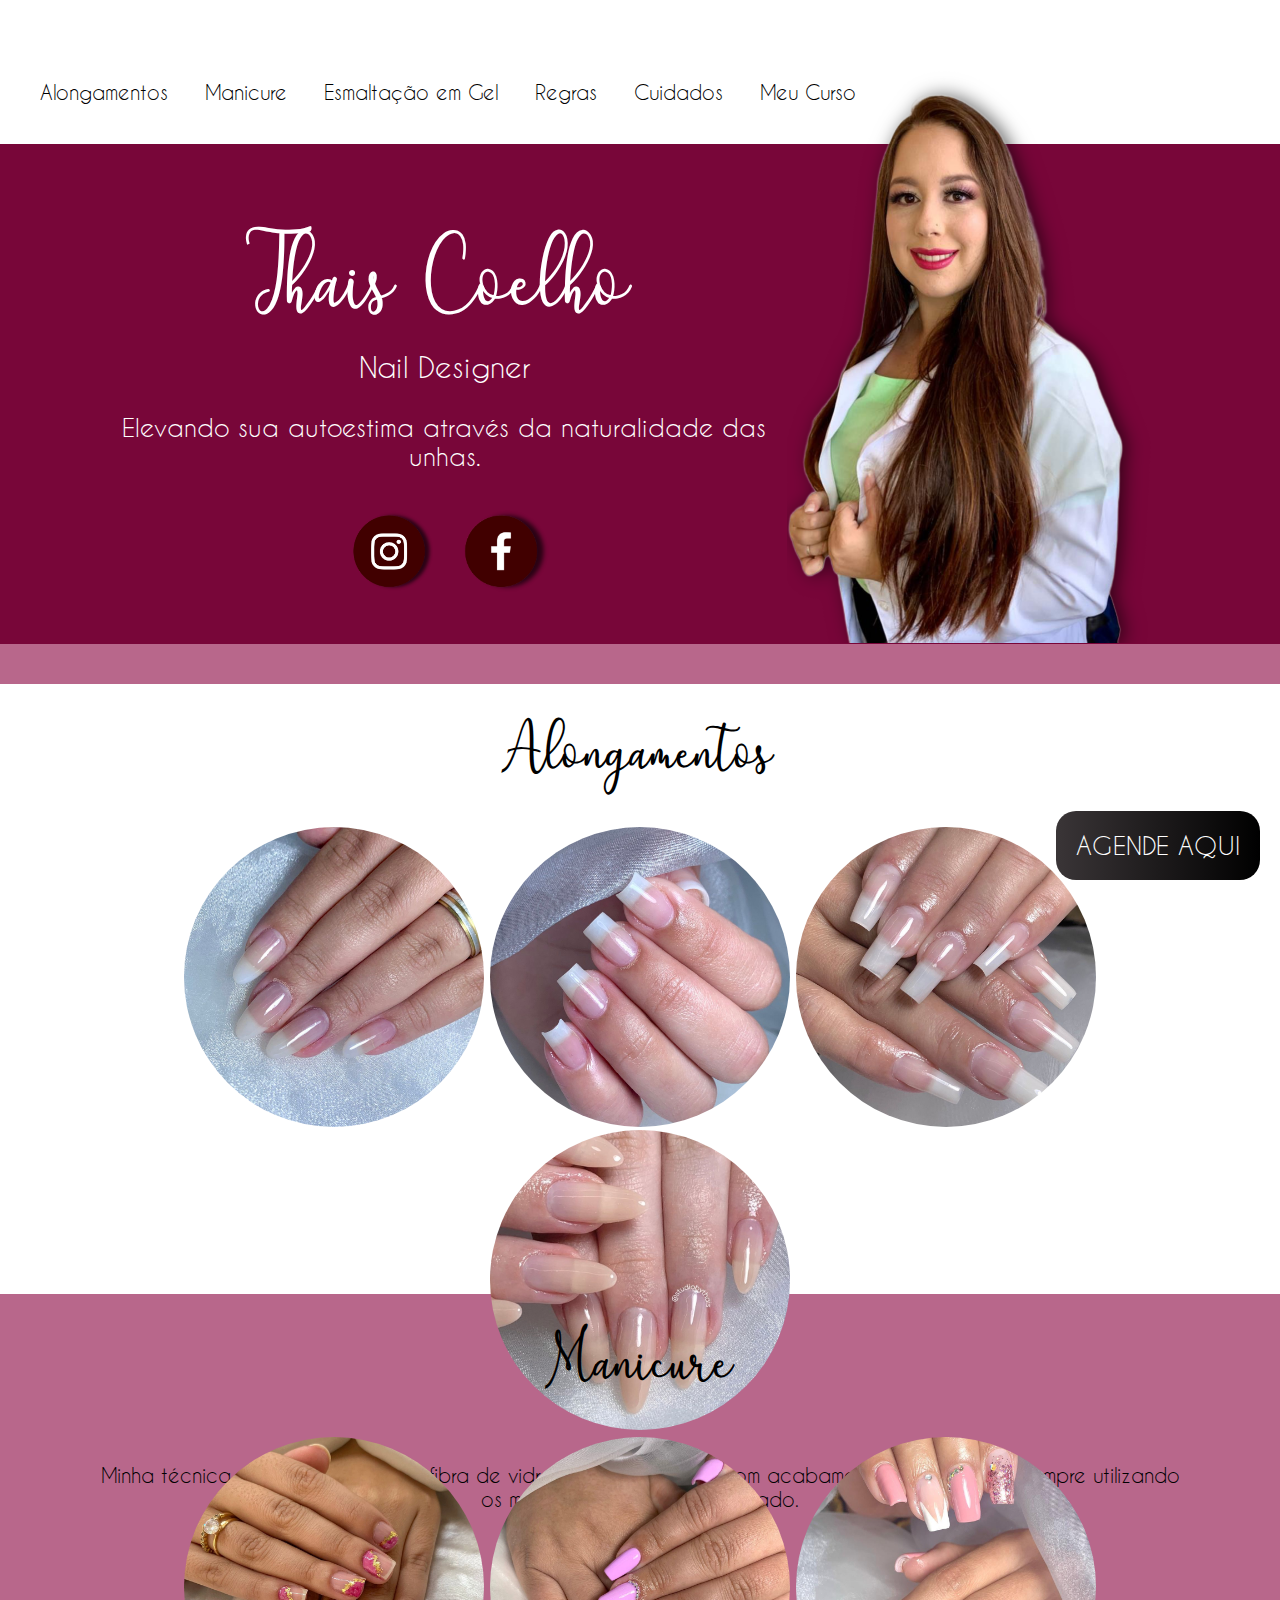
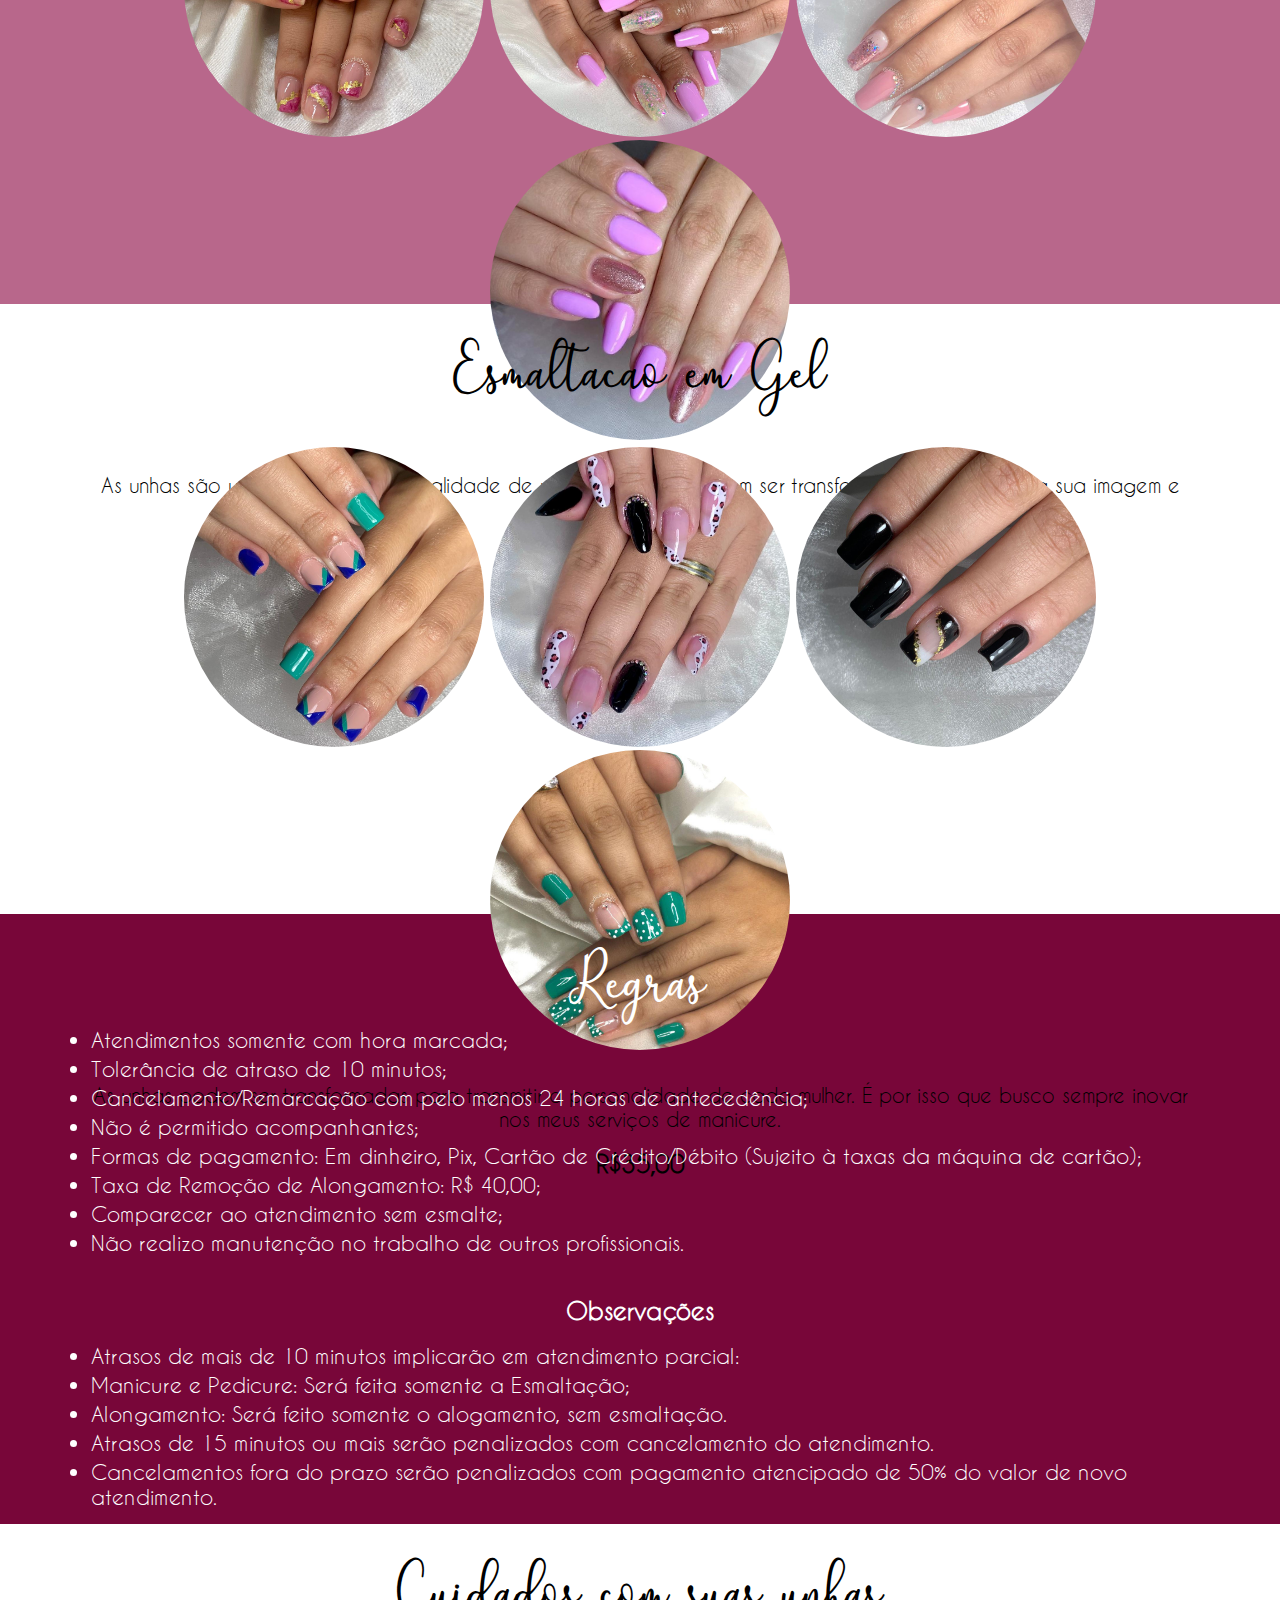
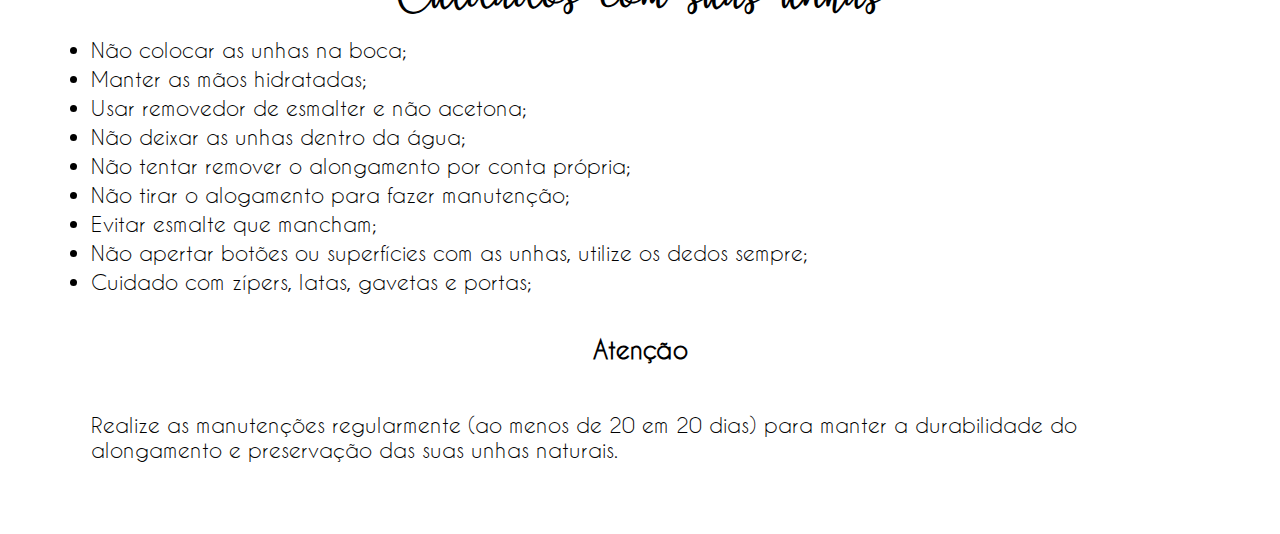
==== thais/index.html @ 8d08108d "Salvando Projeto Thais" ====
<!DOCTYPE html>
<html lang="pt-br">

<head>
    <meta charset="UTF-8">
    <meta http-equiv="X-UA-Compatible" content="IE=edge">
    <meta name="viewport" content="width=device-width, initial-scale=1.0">
    <link rel="stylesheet" href="./css/style.css">
    <title>Thais Coelho</title>
</head>

<body>
    <!-- Aqui é a barra inicial de opções -->
    <header>
        <ul>
            <a href="./alongamentos.html">
                <li>Alongamentos</li>
            </a>
            <a href="#2">
                <li>Manicure</li>
            </a>
            <a href="#3">
                <li>Esmaltação em Gel</li>
            </a>
            <a href="#4">
                <li>Regras</li>
            </a>
            <a href="#5">
                <li>Cuidados</li>
            </a>
            <li>Meu Curso</li>
        </ul>
        <!-- Aqui é a foto do profissional -->
        <img src="./images/thais.png" alt="Thais Coelho" id="thais">
    </header>
    <!-- Aqui é a seção de redes sociais -->
    <section id="social-midia">
        <div class="content">
            <h2>Thais Coelho</h2>
            <h3 class="mb">Nail Designer</h3>
            <p class="mb">Elevando sua autoestima através da naturalidade das unhas.</p>
            <div class="mb">
                <a class="icons" href="https://www.instagram.com/studiobythais/" target="_blank">
                    <img class="sm" src="./images/insta.png" alt="Instagram">
                </a>
                <a class="icons" href="https://www.facebook.com/thaiiscnails" target="_blank">
                    <img class="sm" src="./images/face.png" alt="Facebook">
                </a>
                <a class="icons agende" href="https://api.whatsapp.com/message/CAN7DXVYMZAAF1?autoload=1&app_absent=0"
                    target="_blank">
                    AGENDE AQUI
                </a>
            </div>
        </div>
    </section>
    <div class="stripe"></div>
    <!-- Aqui fica a seção de fotos do trabalho da profisional -->
    <!-- Seção de Alongamentos -->
    <section class="alongamentos section-size">
        <div class="section-container">
            <h1 class="mb" id="1">Alongamentos</h1>
            <img src="./images/alongamento/01.jpeg" alt="01">
            <img src="./images/alongamento/02.jpeg" alt="02">
            <img src="./images/alongamento/03.jpeg" alt="03">
            <img src="./images/alongamento/04.jpeg" alt="04">
            <p>Minha técnica de alongamento em fibra de vidro deixa suas unhas com acabamento natural e fino, sempre utilizando os melhores
                produtos do mercado.</p>
            <br>
            <a href="./alongamentos.html"><h2>Ver Mais</h2></a>
        </div>
    </section>
    <!-- Seção de Manicure -->
    <section class="manicure section-size">
        <div class="section-container">
            <h1 class="mb" id="2">Manicure</h1>
            <img src="./images/manicure/01.jpeg" alt="01">
            <img src="./images/manicure/02.jpeg" alt="02">
            <img src="./images/manicure/04.jpeg" alt="04">
            <img src="./images/manicure/05.jpeg" alt="05">
            <p>As unhas são um espelho da personalidade de uma mulher. Elas podem ser transformadas para
                refletir a sua imagem e
                transmitir a sua essência.
            </p>
            <br>
            <h2>R$20,00</h2>
        </div>
    </section>
    <!-- Seção de Esmaltação em Gel -->
    <section class="gel section-size">
        <div class="section-container">
            <h1 class="mb" id="3">Esmaltacao em Gel</h1>
            <img src="./images/gel/01.jpeg" alt="01">
            <img src="./images/gel/02.jpeg" alt="02">
            <img src="./images/gel/03.jpeg" alt="03">
            <img src="./images/gel/04.jpeg" alt="04">
            <p>As unhas podem ser transformadas para transmitir a personalidade de cada mulher. É por isso que busco
                sempre inovar nos meus
                serviços de manicure.
            </p>
            <br>
            <h2>R$35,00</h2>
        </div>
    </section>
    <section id="4" class="regras section-size">
        <div class="section-container">
            <h1>Regras</h1>
            <ul>
                <li>Atendimentos somente com hora marcada;</li>
                <li>Tolerância de atraso de 10 minutos;</li>
                <li>Cancelamento/Remarcação com pelo menos 24 horas de antecedência;</li>
                <li>Não é permitido acompanhantes;</li>
                <li>Formas de pagamento: Em dinheiro, Pix, Cartão de Crédito/Débito (Sujeito à taxas da máquina de
                    cartão);</li>
                <li>Taxa de Remoção de Alongamento: R$ 40,00;</li>
                <li>Comparecer ao atendimento sem esmalte;</li>
                <li>Não realizo manutenção no trabalho de outros profissionais.</li>
            </ul>
            <br>
            <br>
            <h2>Observações</h2>
            <br>
            <ul>
                <li>Atrasos de mais de 10 minutos implicarão em atendimento parcial:</li>
                <li>Manicure e Pedicure: Será feita somente a Esmaltação;</li>
                <li>Alongamento: Será feito somente o alogamento, sem esmaltação.</li>
                <li>Atrasos de 15 minutos ou mais serão penalizados com cancelamento do atendimento.</li>
                <li>Cancelamentos fora do prazo serão penalizados com pagamento atencipado de 50% do valor de novo
                    atendimento.</li>
            </ul>
        </div>
    </section>
    <section id="5" class="cuidados section-size">
        <div class="section-container">
            <h1>Cuidados com suas unhas</h1>
            <ul>
                <li>Não colocar as unhas na boca;</li>
                <li>Manter as mãos hidratadas;</li>
                <li>Usar removedor de esmalter e não acetona;</li>
                <li>Não deixar as unhas dentro da água;</li>
                <li>Não tentar remover o alongamento por conta própria;</li>
                <li>Não tirar o alogamento para fazer manutenção;</li>
                <li>Evitar esmalte que mancham;</li>
                <li>Não apertar botões ou superfícies com as unhas, utilize os dedos sempre;</li>
                <li>Cuidado com zípers, latas, gavetas e portas;</li>
            </ul>
            <br>
            <br>
                <h2>Atenção</h2>
            <br>
            <p>Realize as manutenções regularmente (ao menos de 20 em 20 dias) para manter a durabilidade do alongamento
            e preservação das suas unhas naturais.
            </p>
        </div>
    </section>
</body>

</html>
---- thais/css/style.css ----
*{
    margin: 0;
    padding: 0;
}

body{
    font-family:Arial, Helvetica, sans-serif;
}

@font-face{
    font-family: caviar;
    src: url(../fonts/CaviarDreams.ttf); 
}

@font-face{
    font-family: caviarb;
    src: url('../fonts/CaviarDreams_Bold.ttf'); 
}

@font-face{
    font-family: Samantha;
    src: url('../fonts/samantha.ttf'); 
}

header{
    padding-top: 80px;
    padding-bottom: 40px;
    padding-left: 40px;
    font-family: caviar, Arial, Helvetic, sans-serif;
    font-size: 20px;
}

header a{
    text-decoration: none;
    color:black
}

header a:hover{
    color:#b8678b;
}

header ul{
    list-style: none;
}

header li{
    display: inline-block;
    margin-right: 30px;
    position: relative;
}

#social-midia{
    height: 500px;
    background-color: #780639;
    padding-right:200px;
}


.agende{
    text-decoration: none;
    background: linear-gradient(to right, #3a3537, black);
    color: white;   
    position: fixed;
    bottom: 20px;
    right: 20px;
    padding: 20px;
    border-radius: 20px;    
}

.agende:hover{
    background: #12b878;
}

#thais{
    height: 643px;
    position: absolute;
    right: 100px;
    top: 0px;
}


.content {
    margin-left: 120px;
    padding-top: 80px;
    width: 60%;
    text-align: center;
    color: white;
    font-family: caviar, Arial, Helvetic, sans-serif;
    font-size: 25px;
}

.content h2{
    font-family: Samantha, Arial, Helvetic, sans-serif;
    font-size: 60px;
}

.content h3{
    font-family: caviar, Arial, Helvetic, sans-serif;
    font-weight: 200;
}

.mb{
    margin-bottom: 30px;
}

.sm{
    height: 100px;
}

.icons{
    text-decoration: none;
}

.stripe{
    height:40px;
    background-color:#b8678b;
}

.section-size{
    height: 550px;
}

.alongamentos{
    padding: 30px;
}

.alongamentos h2{
    padding: 10px;
    background: linear-gradient(to right, #b8678b, #a9014f) ;
    display: inline-block;
    border-radius: 10%;

}

.alongamentos a{
    text-decoration: none;
    color:black;
}

.section-container{
    width: 90%;
    margin: auto;
    text-align: center;
    font-family: caviar, Arial, Helvetic, sans-serif; 
}

.section-container h1{
    font-family: Samantha, Arial, Helvetic, sans-serif;
    font-size: 40px;
}

.section-container img{
    width: 300px;
    border-radius: 50%;
}

.section-container p{
    margin-top: 30px;
    font-size: 20px;
}

.manicure{
    background-color: #b8678b;
    padding: 30px;
}

.gel{
    padding: 30px;
}

.regras{
    background: #780639;
    background-size: cover;
    padding: 30px;
    color: white;
}

/* Classe abaixo criada para forçar texto à esquerda, já que na classe section container o texto está alinhado ao centro */
.regras ul{
    text-align: left;
    font-size: 21px;
}

.regras li{
    margin-bottom: 4px;
}

.cuidados{
    background-size: cover;
    padding: 30px;
}

/* Classe abaixo criada para forçar texto à esquerda, já que na classe section container o texto está alinhado ao centro */
.cuidados ul, .cuidados p{
    text-align: left;
    font-size: 21px;   
}

.cuidados li{
    margin-bottom: 4px;
}
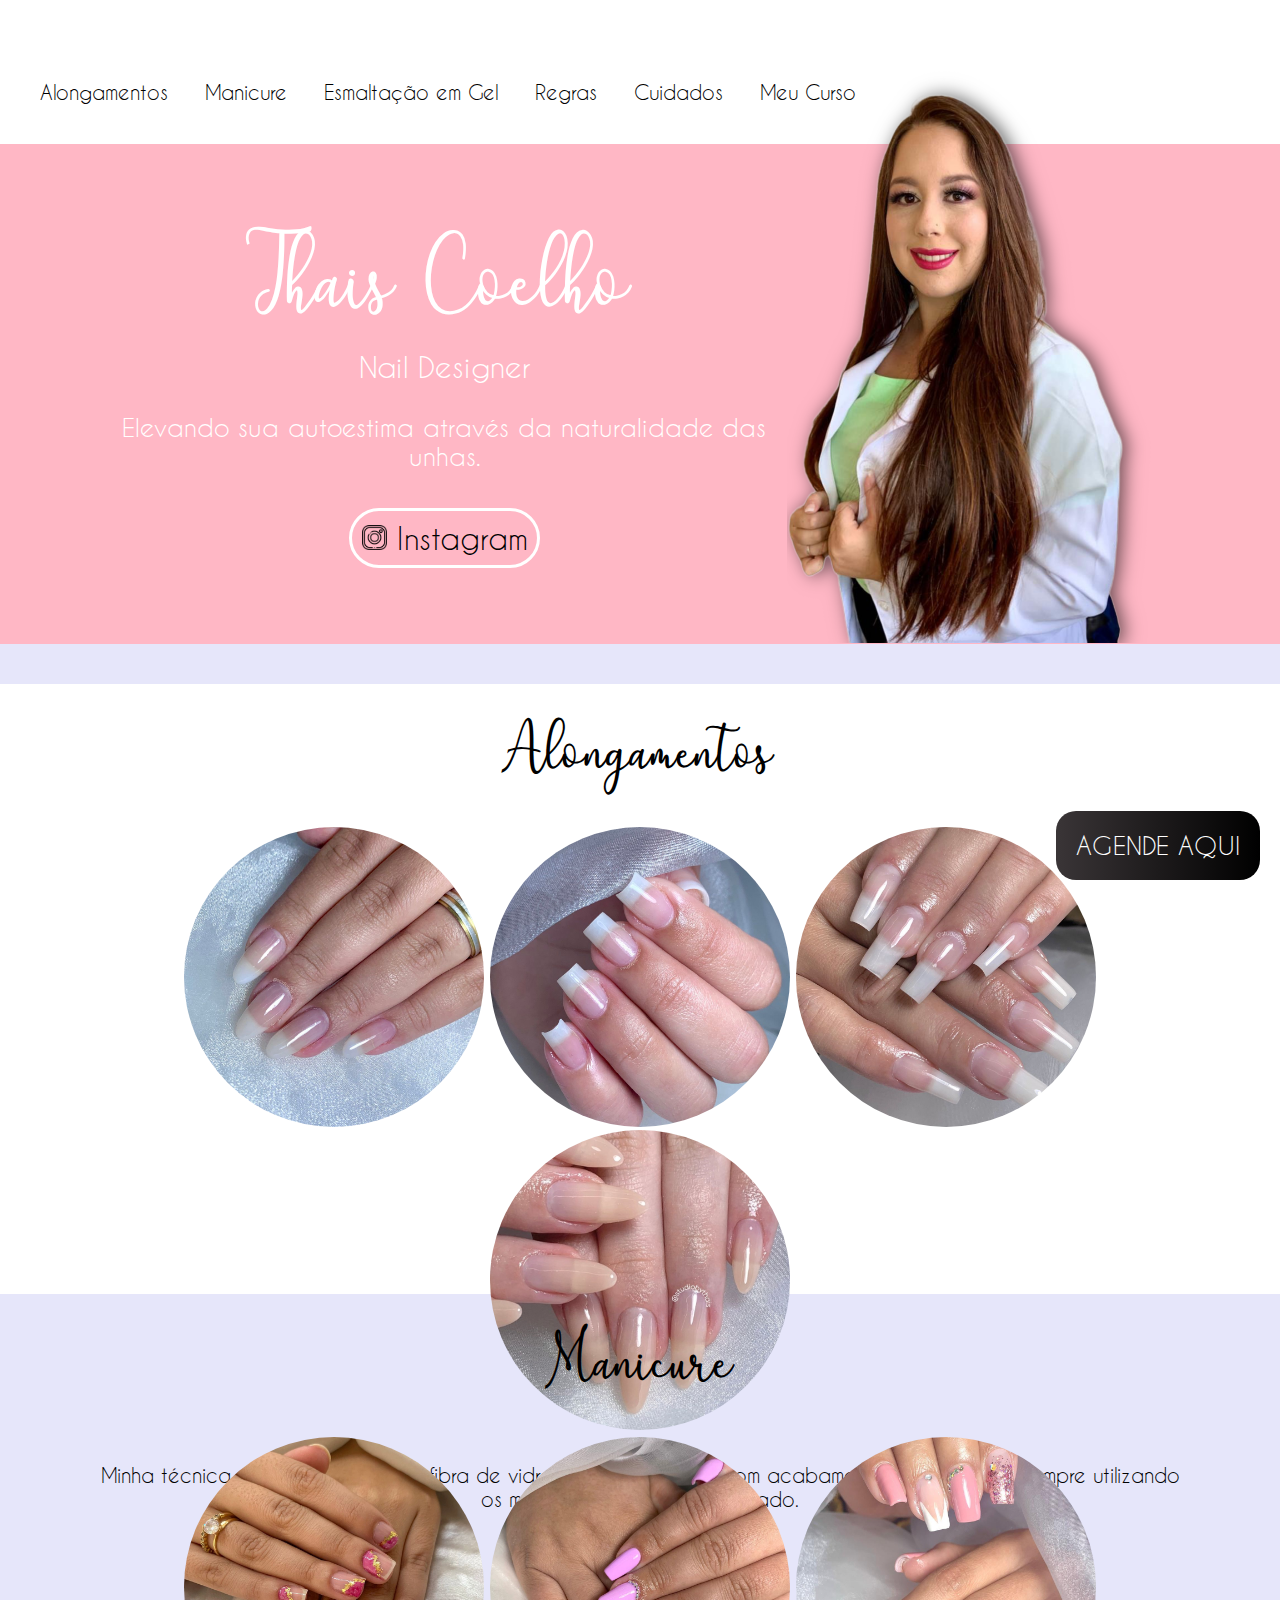
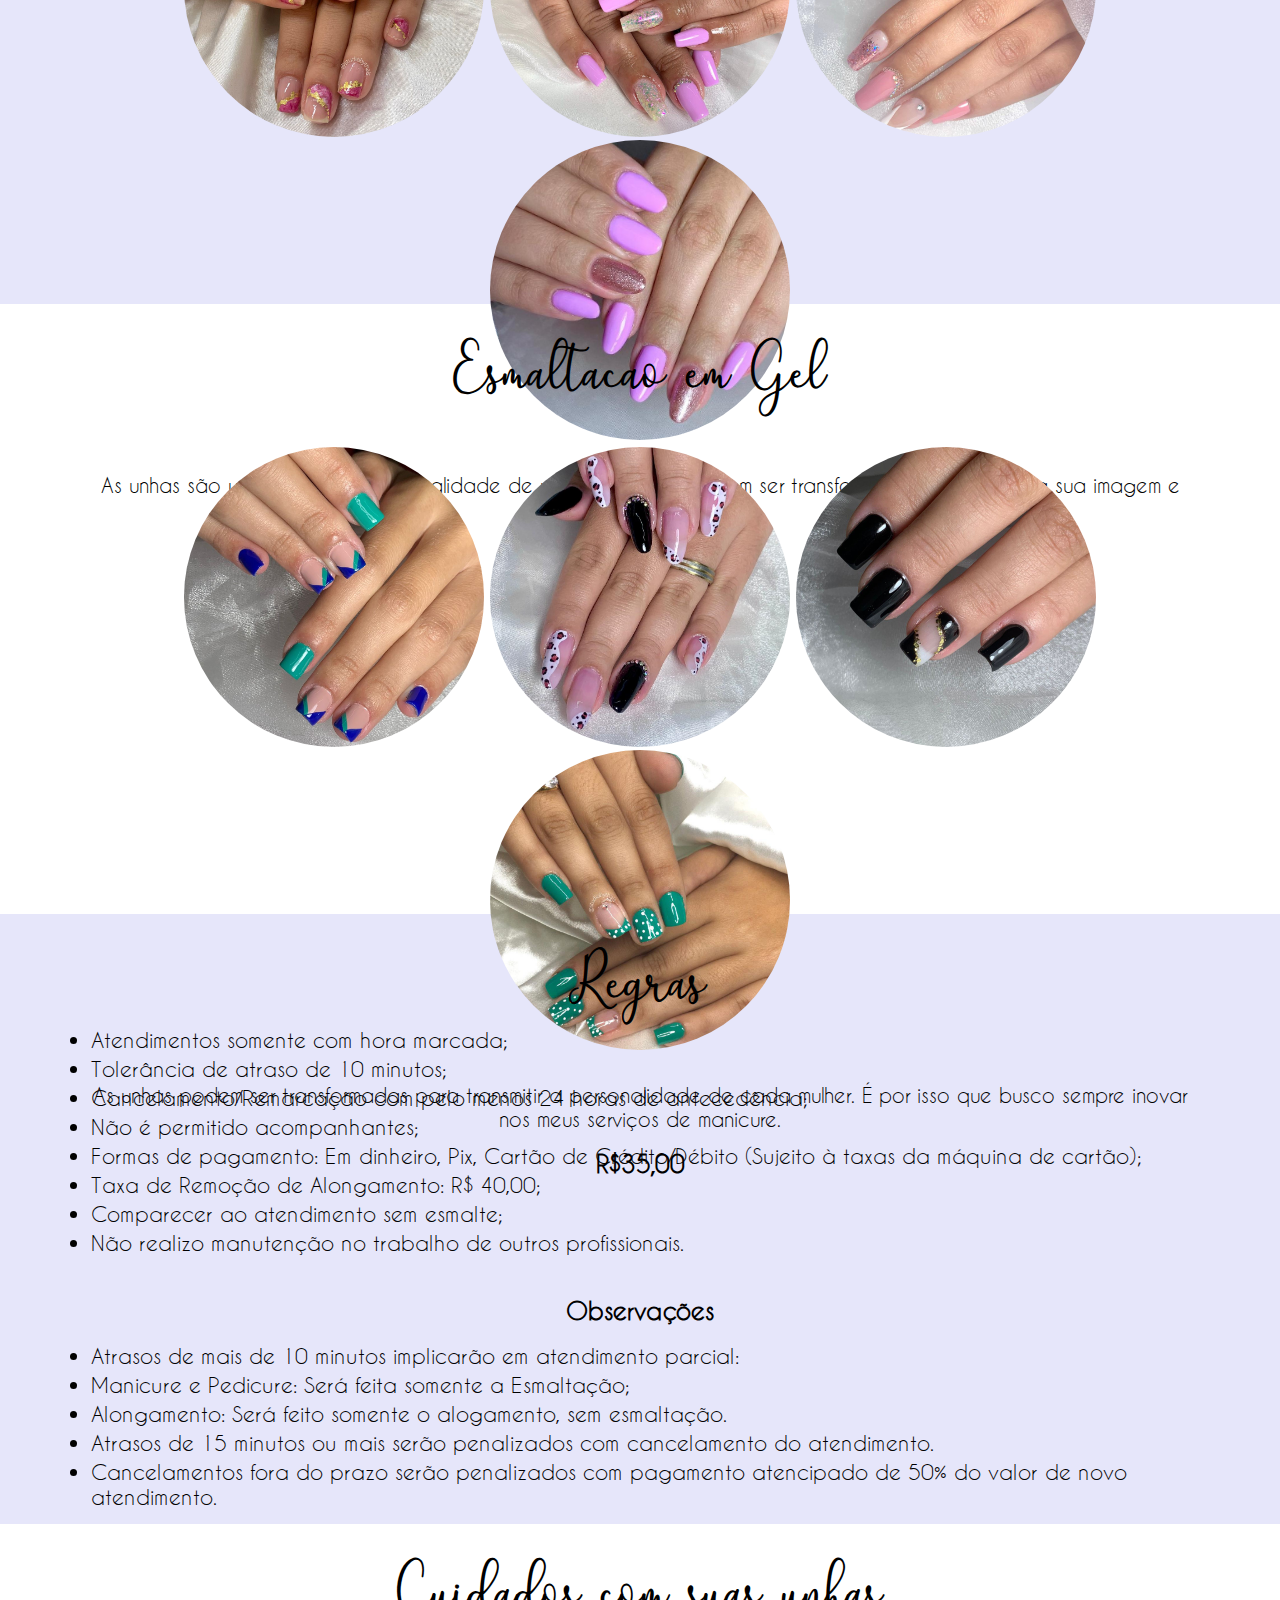
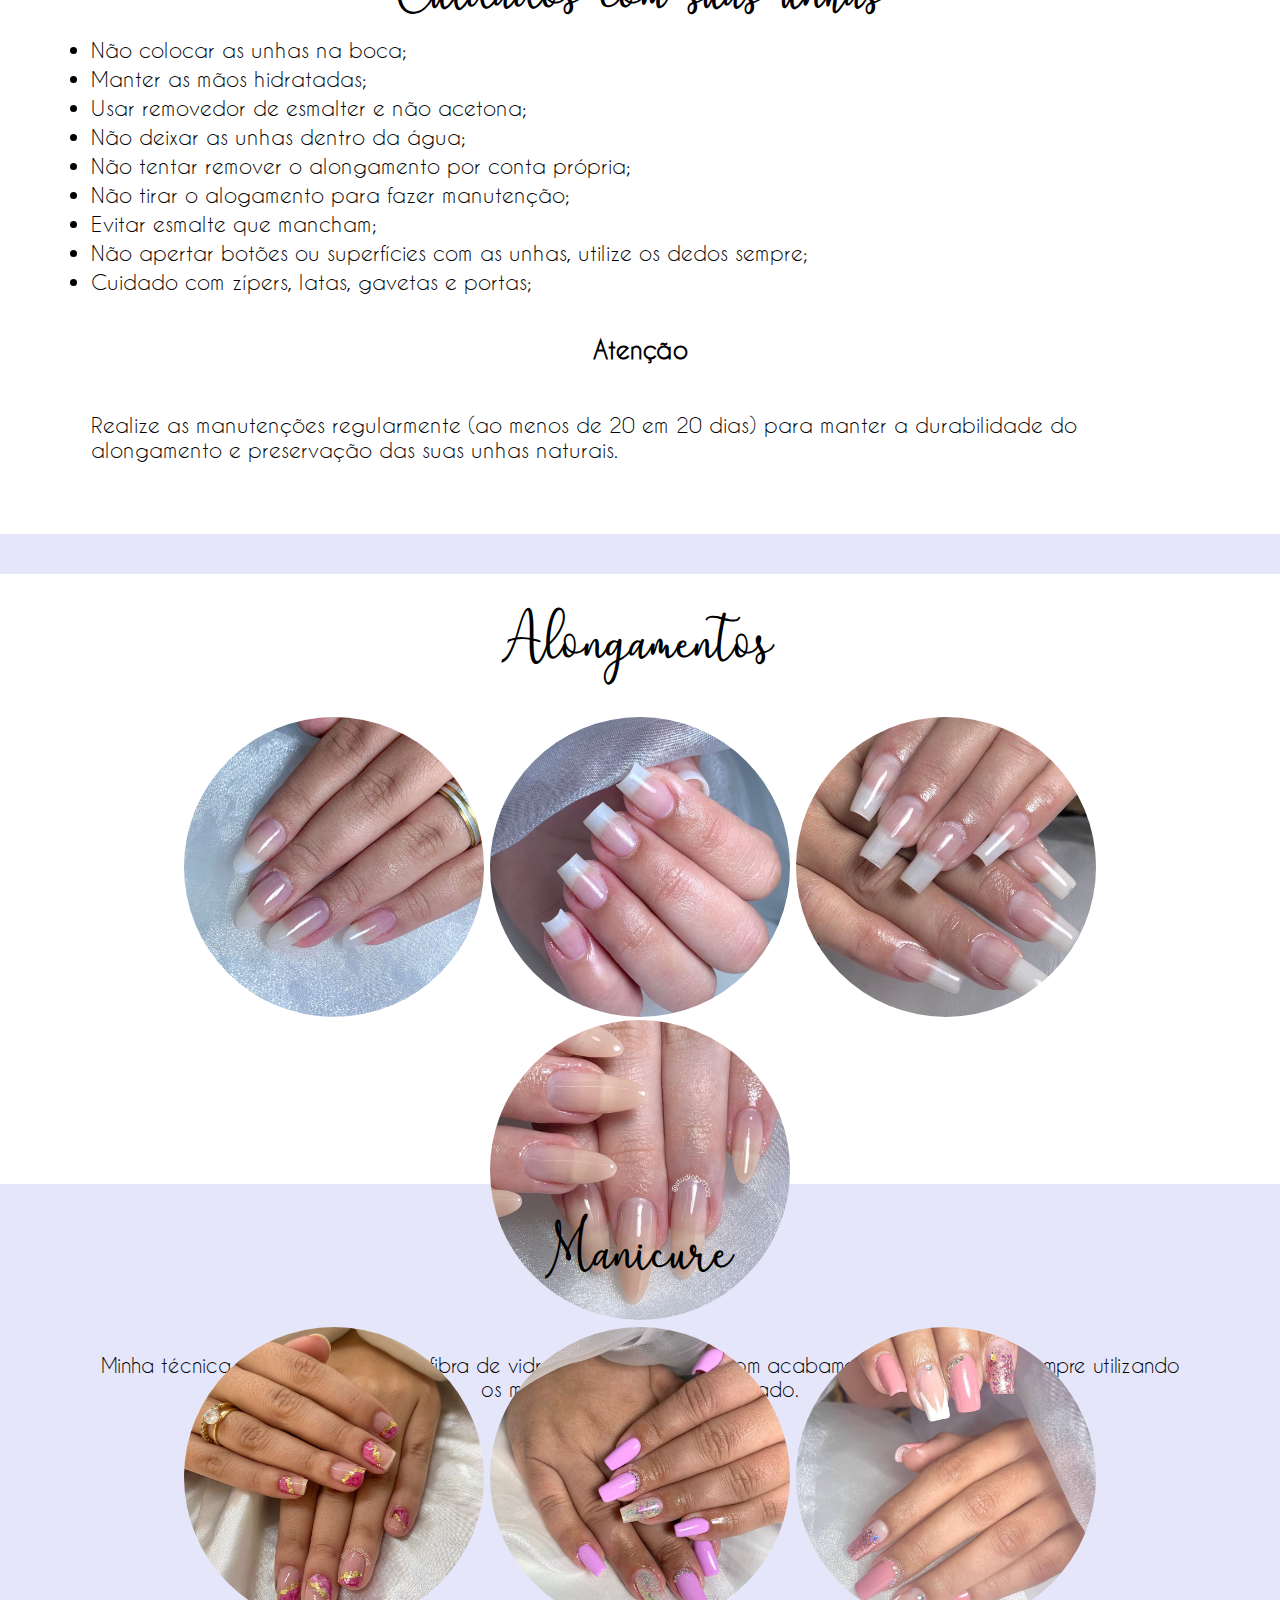
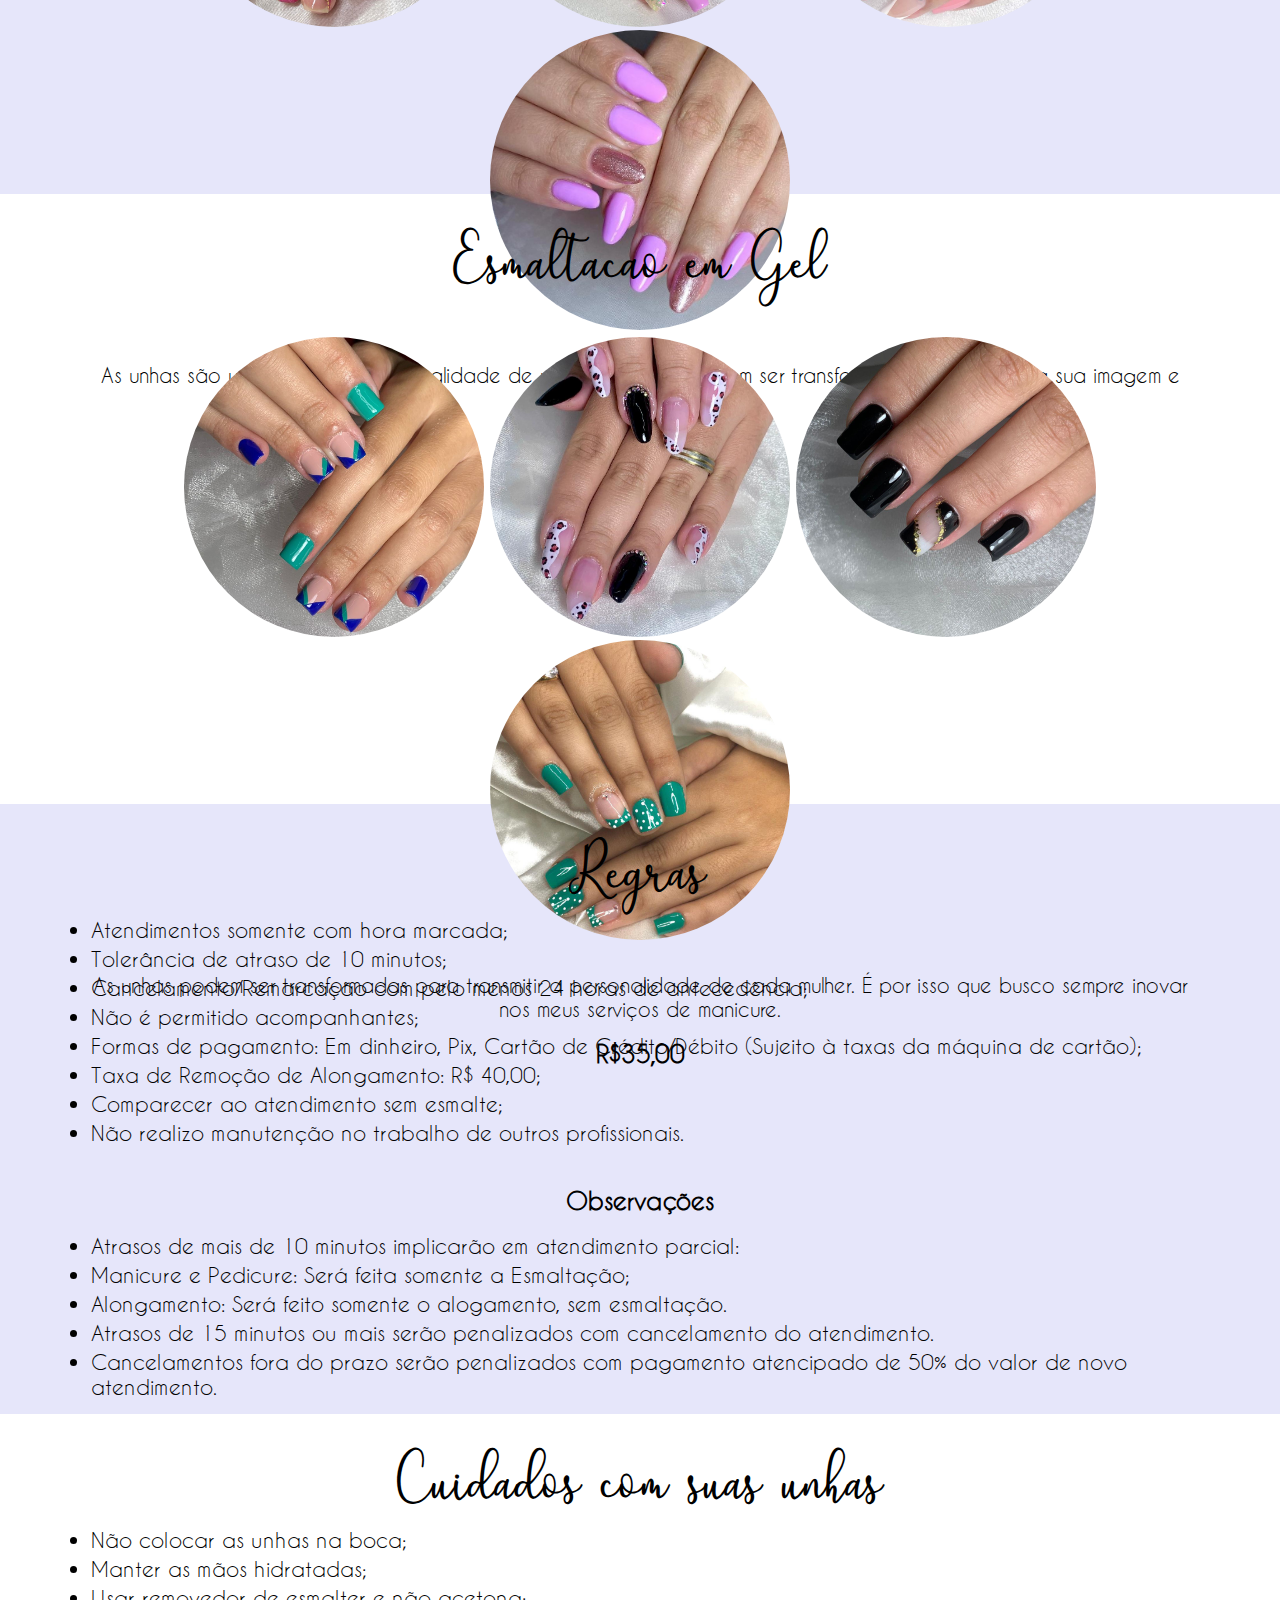
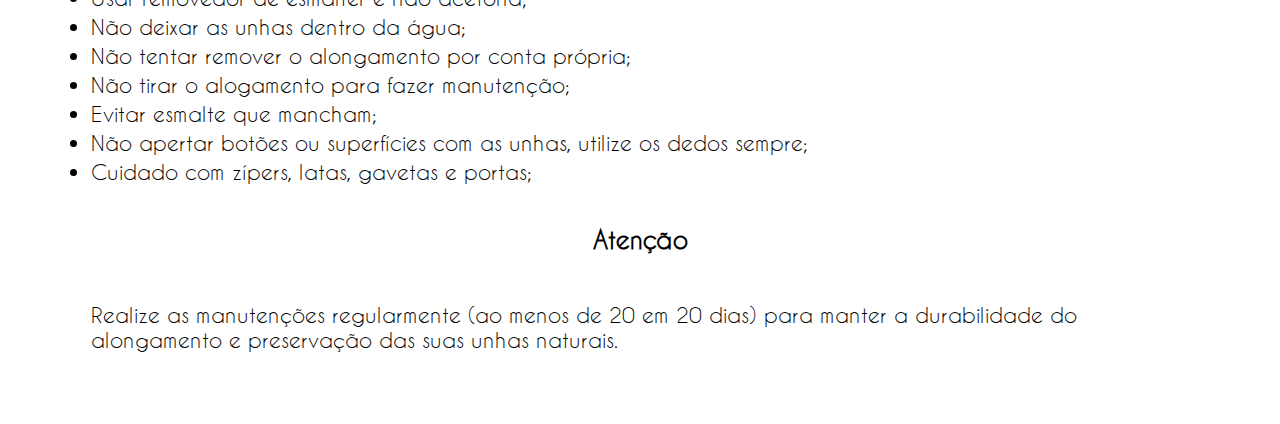
==== commit 51c90db6: "Mudança de tema de cores" ====
--- a/thais/index.html
+++ b/thais/index.html
@@ -39,18 +39,14 @@
             <h2>Thais Coelho</h2>
             <h3 class="mb">Nail Designer</h3>
             <p class="mb">Elevando sua autoestima através da naturalidade das unhas.</p>
-            <div class="mb">
-                <a class="icons" href="https://www.instagram.com/studiobythais/" target="_blank">
-                    <img class="sm" src="./images/insta.png" alt="Instagram">
-                </a>
-                <a class="icons" href="https://www.facebook.com/thaiiscnails" target="_blank">
-                    <img class="sm" src="./images/face.png" alt="Facebook">
-                </a>
-                <a class="icons agende" href="https://api.whatsapp.com/message/CAN7DXVYMZAAF1?autoload=1&app_absent=0"
+            <a class="insta" href="https://www.instagram.com/studiobythais/" target="_blank">
+                <img class="insta-img" src="./images/insta.png" alt="instagram" target="_blank">
+                Instagram
+            </a>
+            <a class="icons agende" href="https://api.whatsapp.com/message/CAN7DXVYMZAAF1?autoload=1&app_absent=0"
                     target="_blank">
                     AGENDE AQUI
-                </a>
-            </div>
+            </a>
         </div>
     </section>
     <div class="stripe"></div>
@@ -154,4 +150,107 @@
     </section>
 </body>
 
+</html>
+    </section>
+    <div class="stripe"></div>
+    <!-- Aqui fica a seção de fotos do trabalho da profisional -->
+    <!-- Seção de Alongamentos -->
+    <section class="alongamentos section-size">
+        <div class="section-container">
+            <h1 class="mb" id="1">Alongamentos</h1>
+            <img src="./images/alongamento/01.jpeg" alt="01">
+            <img src="./images/alongamento/02.jpeg" alt="02">
+            <img src="./images/alongamento/03.jpeg" alt="03">
+            <img src="./images/alongamento/04.jpeg" alt="04">
+            <p>Minha técnica de alongamento em fibra de vidro deixa suas unhas com acabamento natural e fino, sempre utilizando os melhores
+                produtos do mercado.</p>
+            <br>
+            <a href="./alongamentos.html"><h2>Ver Mais</h2></a>
+        </div>
+    </section>
+    <!-- Seção de Manicure -->
+    <section class="manicure section-size">
+        <div class="section-container">
+            <h1 class="mb" id="2">Manicure</h1>
+            <img src="./images/manicure/01.jpeg" alt="01">
+            <img src="./images/manicure/02.jpeg" alt="02">
+            <img src="./images/manicure/04.jpeg" alt="04">
+            <img src="./images/manicure/05.jpeg" alt="05">
+            <p>As unhas são um espelho da personalidade de uma mulher. Elas podem ser transformadas para
+                refletir a sua imagem e
+                transmitir a sua essência.
+            </p>
+            <br>
+            <h2>R$20,00</h2>
+        </div>
+    </section>
+    <!-- Seção de Esmaltação em Gel -->
+    <section class="gel section-size">
+        <div class="section-container">
+            <h1 class="mb" id="3">Esmaltacao em Gel</h1>
+            <img src="./images/gel/01.jpeg" alt="01">
+            <img src="./images/gel/02.jpeg" alt="02">
+            <img src="./images/gel/03.jpeg" alt="03">
+            <img src="./images/gel/04.jpeg" alt="04">
+            <p>As unhas podem ser transformadas para transmitir a personalidade de cada mulher. É por isso que busco
+                sempre inovar nos meus
+                serviços de manicure.
+            </p>
+            <br>
+            <h2>R$35,00</h2>
+        </div>
+    </section>
+    <section id="4" class="regras section-size">
+        <div class="section-container">
+            <h1>Regras</h1>
+            <ul>
+                <li>Atendimentos somente com hora marcada;</li>
+                <li>Tolerância de atraso de 10 minutos;</li>
+                <li>Cancelamento/Remarcação com pelo menos 24 horas de antecedência;</li>
+                <li>Não é permitido acompanhantes;</li>
+                <li>Formas de pagamento: Em dinheiro, Pix, Cartão de Crédito/Débito (Sujeito à taxas da máquina de
+                    cartão);</li>
+                <li>Taxa de Remoção de Alongamento: R$ 40,00;</li>
+                <li>Comparecer ao atendimento sem esmalte;</li>
+                <li>Não realizo manutenção no trabalho de outros profissionais.</li>
+            </ul>
+            <br>
+            <br>
+            <h2>Observações</h2>
+            <br>
+            <ul>
+                <li>Atrasos de mais de 10 minutos implicarão em atendimento parcial:</li>
+                <li>Manicure e Pedicure: Será feita somente a Esmaltação;</li>
+                <li>Alongamento: Será feito somente o alogamento, sem esmaltação.</li>
+                <li>Atrasos de 15 minutos ou mais serão penalizados com cancelamento do atendimento.</li>
+                <li>Cancelamentos fora do prazo serão penalizados com pagamento atencipado de 50% do valor de novo
+                    atendimento.</li>
+            </ul>
+        </div>
+    </section>
+    <section id="5" class="cuidados section-size">
+        <div class="section-container">
+            <h1>Cuidados com suas unhas</h1>
+            <ul>
+                <li>Não colocar as unhas na boca;</li>
+                <li>Manter as mãos hidratadas;</li>
+                <li>Usar removedor de esmalter e não acetona;</li>
+                <li>Não deixar as unhas dentro da água;</li>
+                <li>Não tentar remover o alongamento por conta própria;</li>
+                <li>Não tirar o alogamento para fazer manutenção;</li>
+                <li>Evitar esmalte que mancham;</li>
+                <li>Não apertar botões ou superfícies com as unhas, utilize os dedos sempre;</li>
+                <li>Cuidado com zípers, latas, gavetas e portas;</li>
+            </ul>
+            <br>
+            <br>
+                <h2>Atenção</h2>
+            <br>
+            <p>Realize as manutenções regularmente (ao menos de 20 em 20 dias) para manter a durabilidade do alongamento
+            e preservação das suas unhas naturais.
+            </p>
+        </div>
+    </section>
+</body>
+
 </html>--- a/thais/css/style.css
+++ b/thais/css/style.css
@@ -51,9 +51,11 @@
 
 #social-midia{
     height: 500px;
-    background-color: #780639;
+    background-color: #ffb7c5;
     padding-right:200px;
 }
+
+
 
 
 .agende{
@@ -68,7 +70,7 @@
 }
 
 .agende:hover{
-    background: #12b878;
+    background: #7df685;
 }
 
 #thais{
@@ -99,21 +101,34 @@
     font-weight: 200;
 }
 
+.content p{
+    margin-bottom: 50px;
+}
+
 .mb{
     margin-bottom: 30px;
 }
 
-.sm{
-    height: 100px;
-}
-
-.icons{
-    text-decoration: none;
-}
+a{
+    text-decoration: none;
+}
+
+.insta{
+    color:black;  
+    border: 3px solid white;
+    padding: 10px;
+    border-radius: 50px;
+    font-size: 30px;
+}
+
+.insta img{
+    width: 25px;
+}
+
 
 .stripe{
     height:40px;
-    background-color:#b8678b;
+    background-color: lavender;
 }
 
 .section-size{
@@ -126,9 +141,11 @@
 
 .alongamentos h2{
     padding: 10px;
-    background: linear-gradient(to right, #b8678b, #a9014f) ;
+    color: white;
+    background: linear-gradient(to right, #3a3537, black); 
     display: inline-block;
-    border-radius: 10%;
+    border-radius: 10px;
+    font-weight: 100;
 
 }
 
@@ -160,7 +177,7 @@
 }
 
 .manicure{
-    background-color: #b8678b;
+    background-color: lavender;
     padding: 30px;
 }
 
@@ -169,10 +186,9 @@
 }
 
 .regras{
-    background: #780639;
+    background: lavender;
     background-size: cover;
     padding: 30px;
-    color: white;
 }
 
 /* Classe abaixo criada para forçar texto à esquerda, já que na classe section container o texto está alinhado ao centro */
@@ -198,5 +214,4 @@
 
 .cuidados li{
     margin-bottom: 4px;
-}
-
+}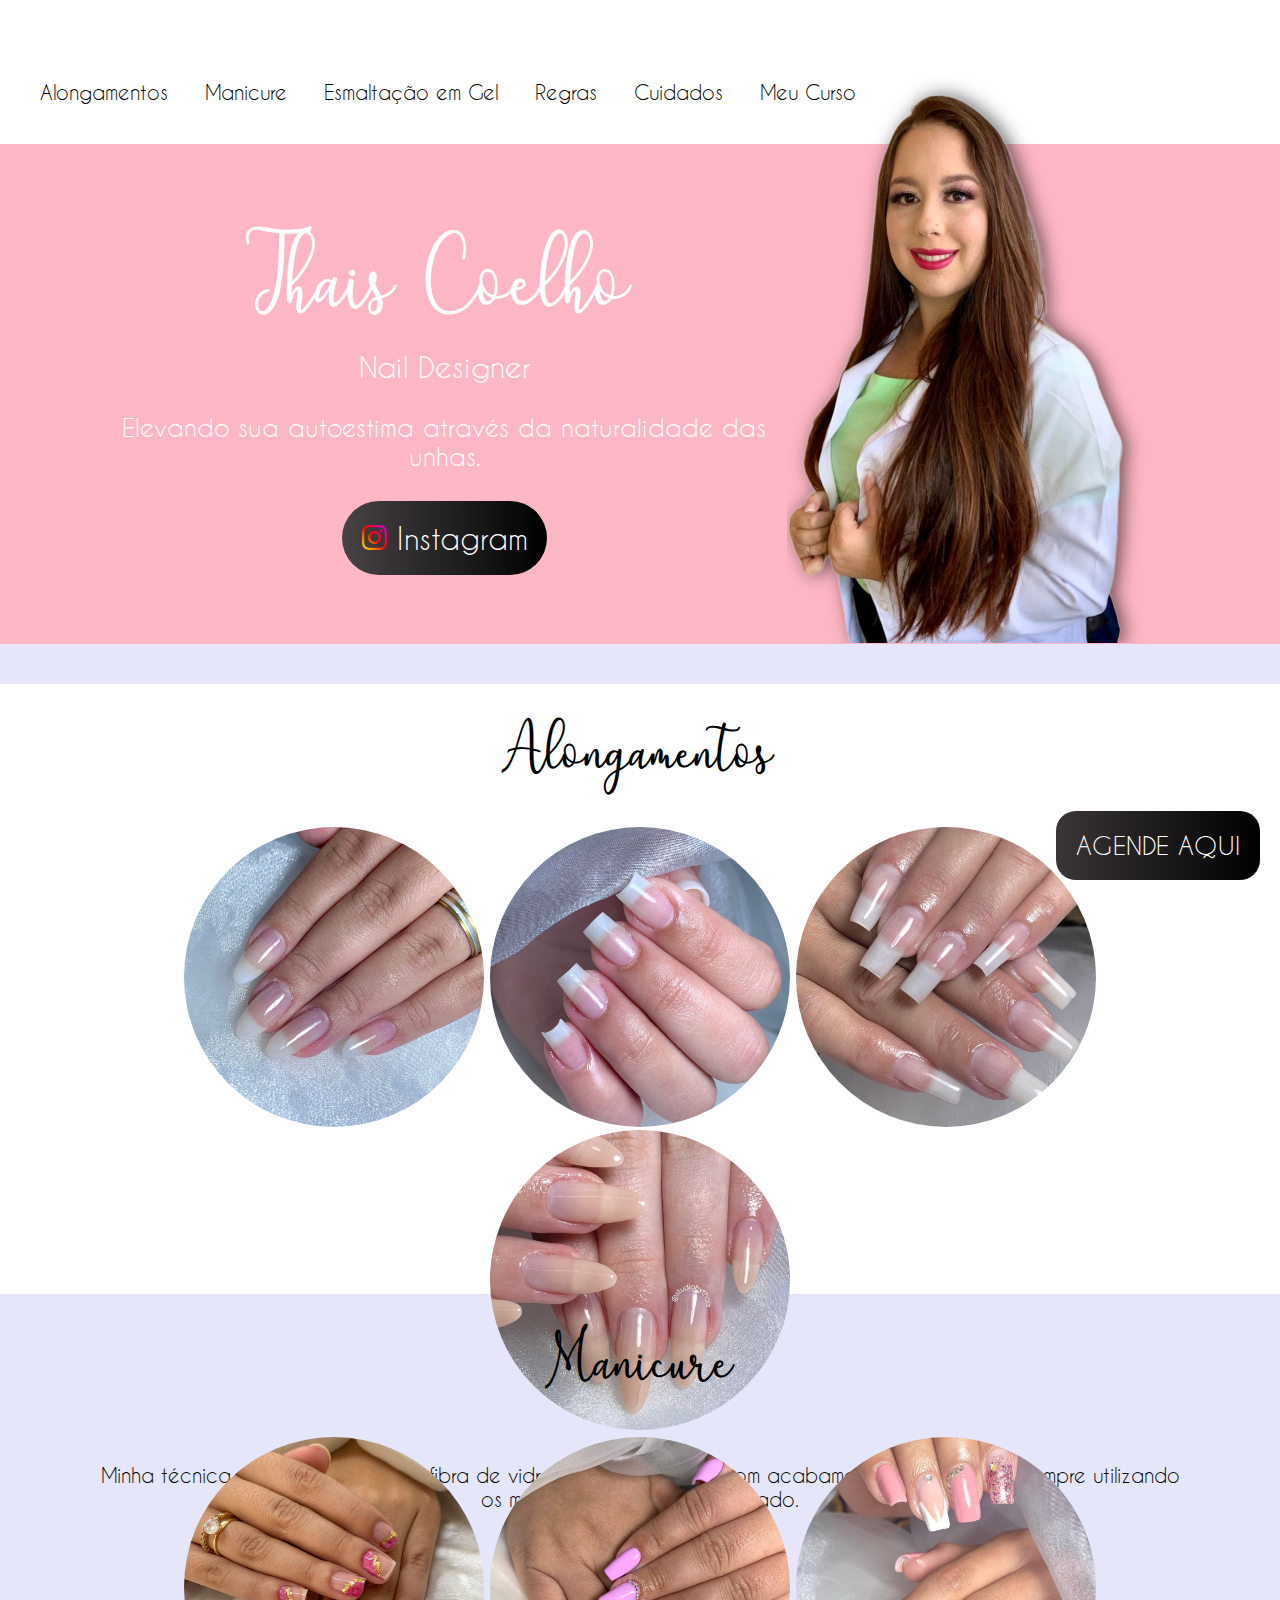
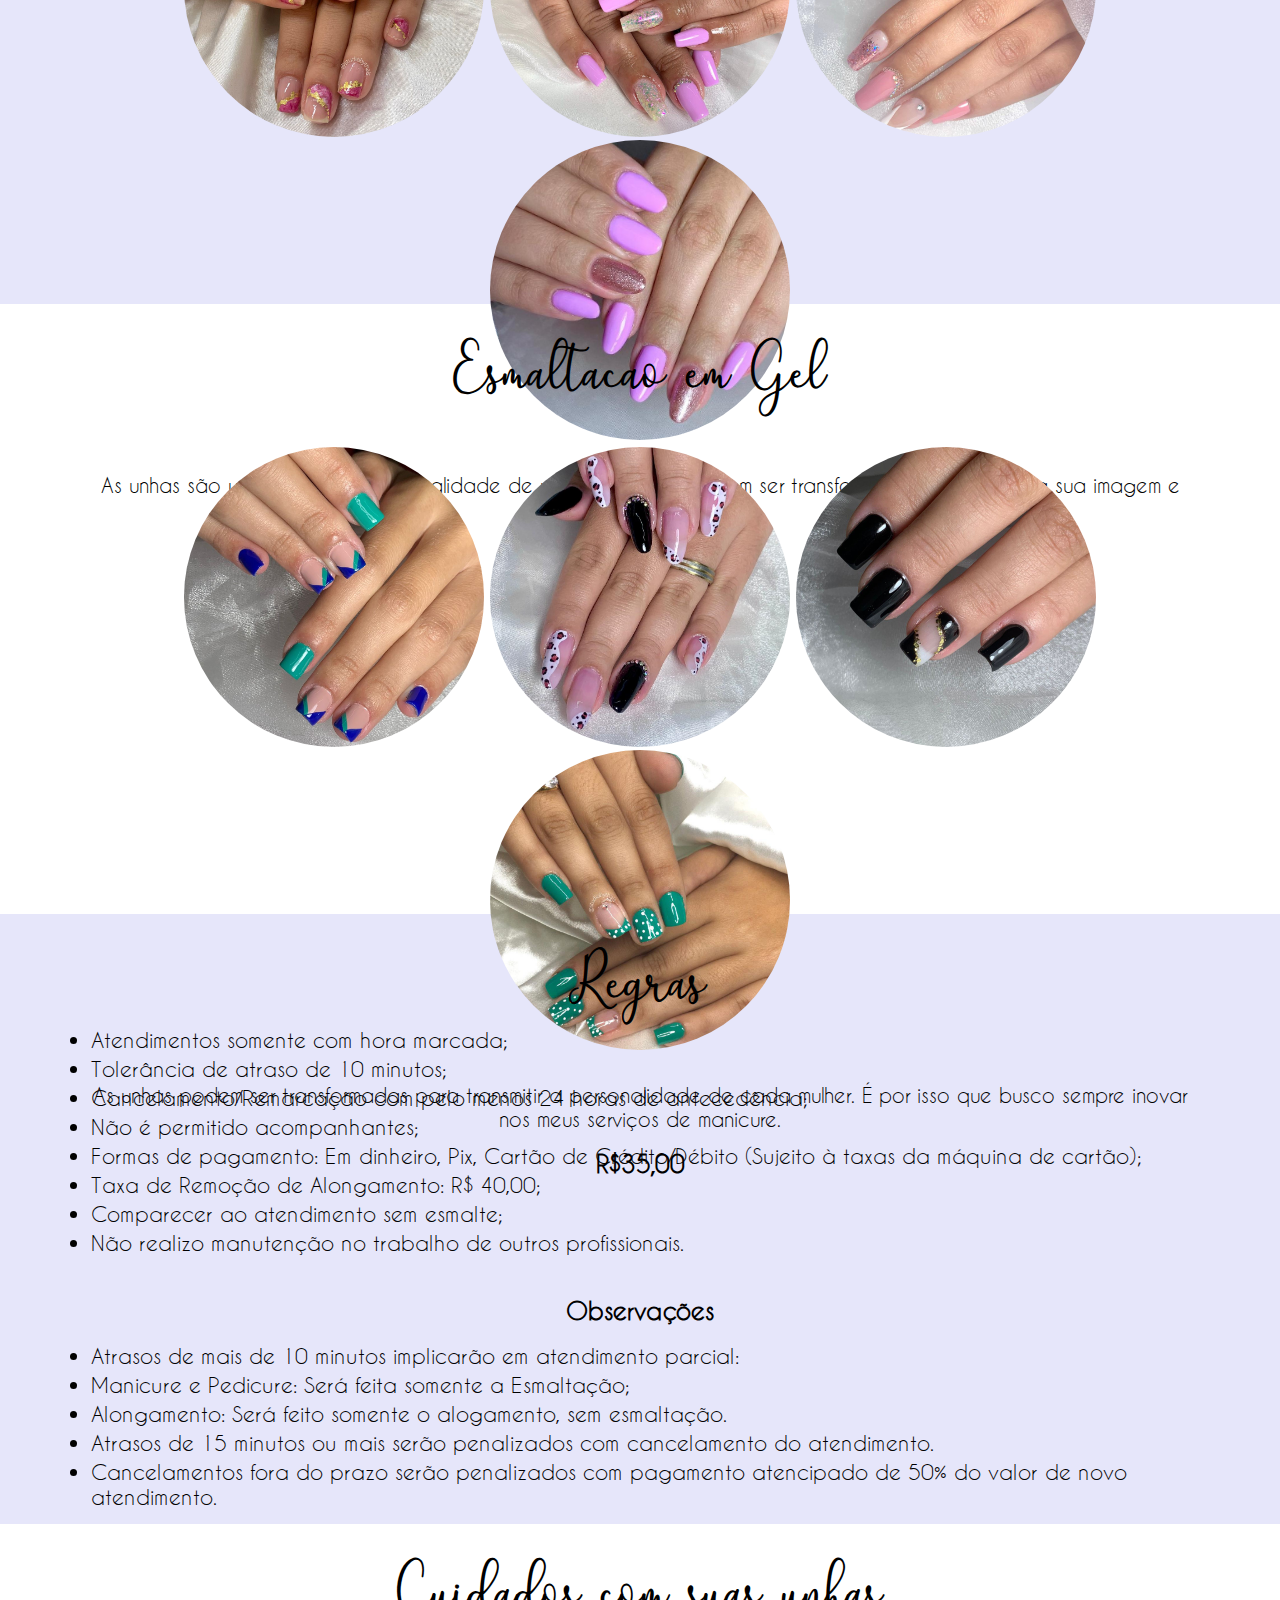
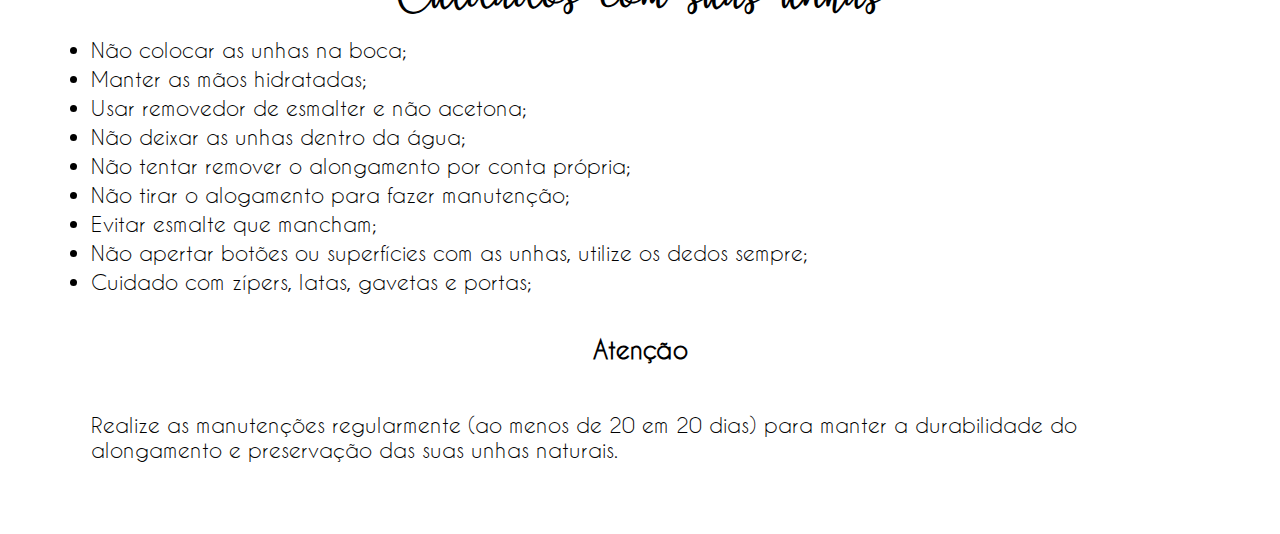
==== commit dfcad7c1: "Inicio alongamentos" ====
--- a/thais/index.html
+++ b/thais/index.html
@@ -44,8 +44,8 @@
                 Instagram
             </a>
             <a class="icons agende" href="https://api.whatsapp.com/message/CAN7DXVYMZAAF1?autoload=1&app_absent=0"
-                    target="_blank">
-                    AGENDE AQUI
+                target="_blank">
+                AGENDE AQUI
             </a>
         </div>
     </section>
@@ -59,10 +59,13 @@
             <img src="./images/alongamento/02.jpeg" alt="02">
             <img src="./images/alongamento/03.jpeg" alt="03">
             <img src="./images/alongamento/04.jpeg" alt="04">
-            <p>Minha técnica de alongamento em fibra de vidro deixa suas unhas com acabamento natural e fino, sempre utilizando os melhores
+            <p>Minha técnica de alongamento em fibra de vidro deixa suas unhas com acabamento natural e fino, sempre
+                utilizando os melhores
                 produtos do mercado.</p>
             <br>
-            <a href="./alongamentos.html"><h2>Ver Mais</h2></a>
+            <a href="./alongamentos.html">
+                <h2>Ver Mais</h2>
+            </a>
         </div>
     </section>
     <!-- Seção de Manicure -->
@@ -141,113 +144,10 @@
             </ul>
             <br>
             <br>
-                <h2>Atenção</h2>
+            <h2>Atenção</h2>
             <br>
             <p>Realize as manutenções regularmente (ao menos de 20 em 20 dias) para manter a durabilidade do alongamento
-            e preservação das suas unhas naturais.
-            </p>
-        </div>
-    </section>
-</body>
-
-</html>
-    </section>
-    <div class="stripe"></div>
-    <!-- Aqui fica a seção de fotos do trabalho da profisional -->
-    <!-- Seção de Alongamentos -->
-    <section class="alongamentos section-size">
-        <div class="section-container">
-            <h1 class="mb" id="1">Alongamentos</h1>
-            <img src="./images/alongamento/01.jpeg" alt="01">
-            <img src="./images/alongamento/02.jpeg" alt="02">
-            <img src="./images/alongamento/03.jpeg" alt="03">
-            <img src="./images/alongamento/04.jpeg" alt="04">
-            <p>Minha técnica de alongamento em fibra de vidro deixa suas unhas com acabamento natural e fino, sempre utilizando os melhores
-                produtos do mercado.</p>
-            <br>
-            <a href="./alongamentos.html"><h2>Ver Mais</h2></a>
-        </div>
-    </section>
-    <!-- Seção de Manicure -->
-    <section class="manicure section-size">
-        <div class="section-container">
-            <h1 class="mb" id="2">Manicure</h1>
-            <img src="./images/manicure/01.jpeg" alt="01">
-            <img src="./images/manicure/02.jpeg" alt="02">
-            <img src="./images/manicure/04.jpeg" alt="04">
-            <img src="./images/manicure/05.jpeg" alt="05">
-            <p>As unhas são um espelho da personalidade de uma mulher. Elas podem ser transformadas para
-                refletir a sua imagem e
-                transmitir a sua essência.
-            </p>
-            <br>
-            <h2>R$20,00</h2>
-        </div>
-    </section>
-    <!-- Seção de Esmaltação em Gel -->
-    <section class="gel section-size">
-        <div class="section-container">
-            <h1 class="mb" id="3">Esmaltacao em Gel</h1>
-            <img src="./images/gel/01.jpeg" alt="01">
-            <img src="./images/gel/02.jpeg" alt="02">
-            <img src="./images/gel/03.jpeg" alt="03">
-            <img src="./images/gel/04.jpeg" alt="04">
-            <p>As unhas podem ser transformadas para transmitir a personalidade de cada mulher. É por isso que busco
-                sempre inovar nos meus
-                serviços de manicure.
-            </p>
-            <br>
-            <h2>R$35,00</h2>
-        </div>
-    </section>
-    <section id="4" class="regras section-size">
-        <div class="section-container">
-            <h1>Regras</h1>
-            <ul>
-                <li>Atendimentos somente com hora marcada;</li>
-                <li>Tolerância de atraso de 10 minutos;</li>
-                <li>Cancelamento/Remarcação com pelo menos 24 horas de antecedência;</li>
-                <li>Não é permitido acompanhantes;</li>
-                <li>Formas de pagamento: Em dinheiro, Pix, Cartão de Crédito/Débito (Sujeito à taxas da máquina de
-                    cartão);</li>
-                <li>Taxa de Remoção de Alongamento: R$ 40,00;</li>
-                <li>Comparecer ao atendimento sem esmalte;</li>
-                <li>Não realizo manutenção no trabalho de outros profissionais.</li>
-            </ul>
-            <br>
-            <br>
-            <h2>Observações</h2>
-            <br>
-            <ul>
-                <li>Atrasos de mais de 10 minutos implicarão em atendimento parcial:</li>
-                <li>Manicure e Pedicure: Será feita somente a Esmaltação;</li>
-                <li>Alongamento: Será feito somente o alogamento, sem esmaltação.</li>
-                <li>Atrasos de 15 minutos ou mais serão penalizados com cancelamento do atendimento.</li>
-                <li>Cancelamentos fora do prazo serão penalizados com pagamento atencipado de 50% do valor de novo
-                    atendimento.</li>
-            </ul>
-        </div>
-    </section>
-    <section id="5" class="cuidados section-size">
-        <div class="section-container">
-            <h1>Cuidados com suas unhas</h1>
-            <ul>
-                <li>Não colocar as unhas na boca;</li>
-                <li>Manter as mãos hidratadas;</li>
-                <li>Usar removedor de esmalter e não acetona;</li>
-                <li>Não deixar as unhas dentro da água;</li>
-                <li>Não tentar remover o alongamento por conta própria;</li>
-                <li>Não tirar o alogamento para fazer manutenção;</li>
-                <li>Evitar esmalte que mancham;</li>
-                <li>Não apertar botões ou superfícies com as unhas, utilize os dedos sempre;</li>
-                <li>Cuidado com zípers, latas, gavetas e portas;</li>
-            </ul>
-            <br>
-            <br>
-                <h2>Atenção</h2>
-            <br>
-            <p>Realize as manutenções regularmente (ao menos de 20 em 20 dias) para manter a durabilidade do alongamento
-            e preservação das suas unhas naturais.
+                e preservação das suas unhas naturais.
             </p>
         </div>
     </section>
--- a/thais/css/style.css
+++ b/thais/css/style.css
@@ -54,9 +54,6 @@
     background-color: #ffb7c5;
     padding-right:200px;
 }
-
-
-
 
 .agende{
     text-decoration: none;
@@ -70,7 +67,7 @@
 }
 
 .agende:hover{
-    background: #7df685;
+    background: #8cee92;
 }
 
 #thais{
@@ -114,9 +111,9 @@
 }
 
 .insta{
-    color:black;  
-    border: 3px solid white;
-    padding: 10px;
+    color: white;
+    background: linear-gradient(to right, #484345, black);  
+    padding: 20px;
     border-radius: 50px;
     font-size: 30px;
 }
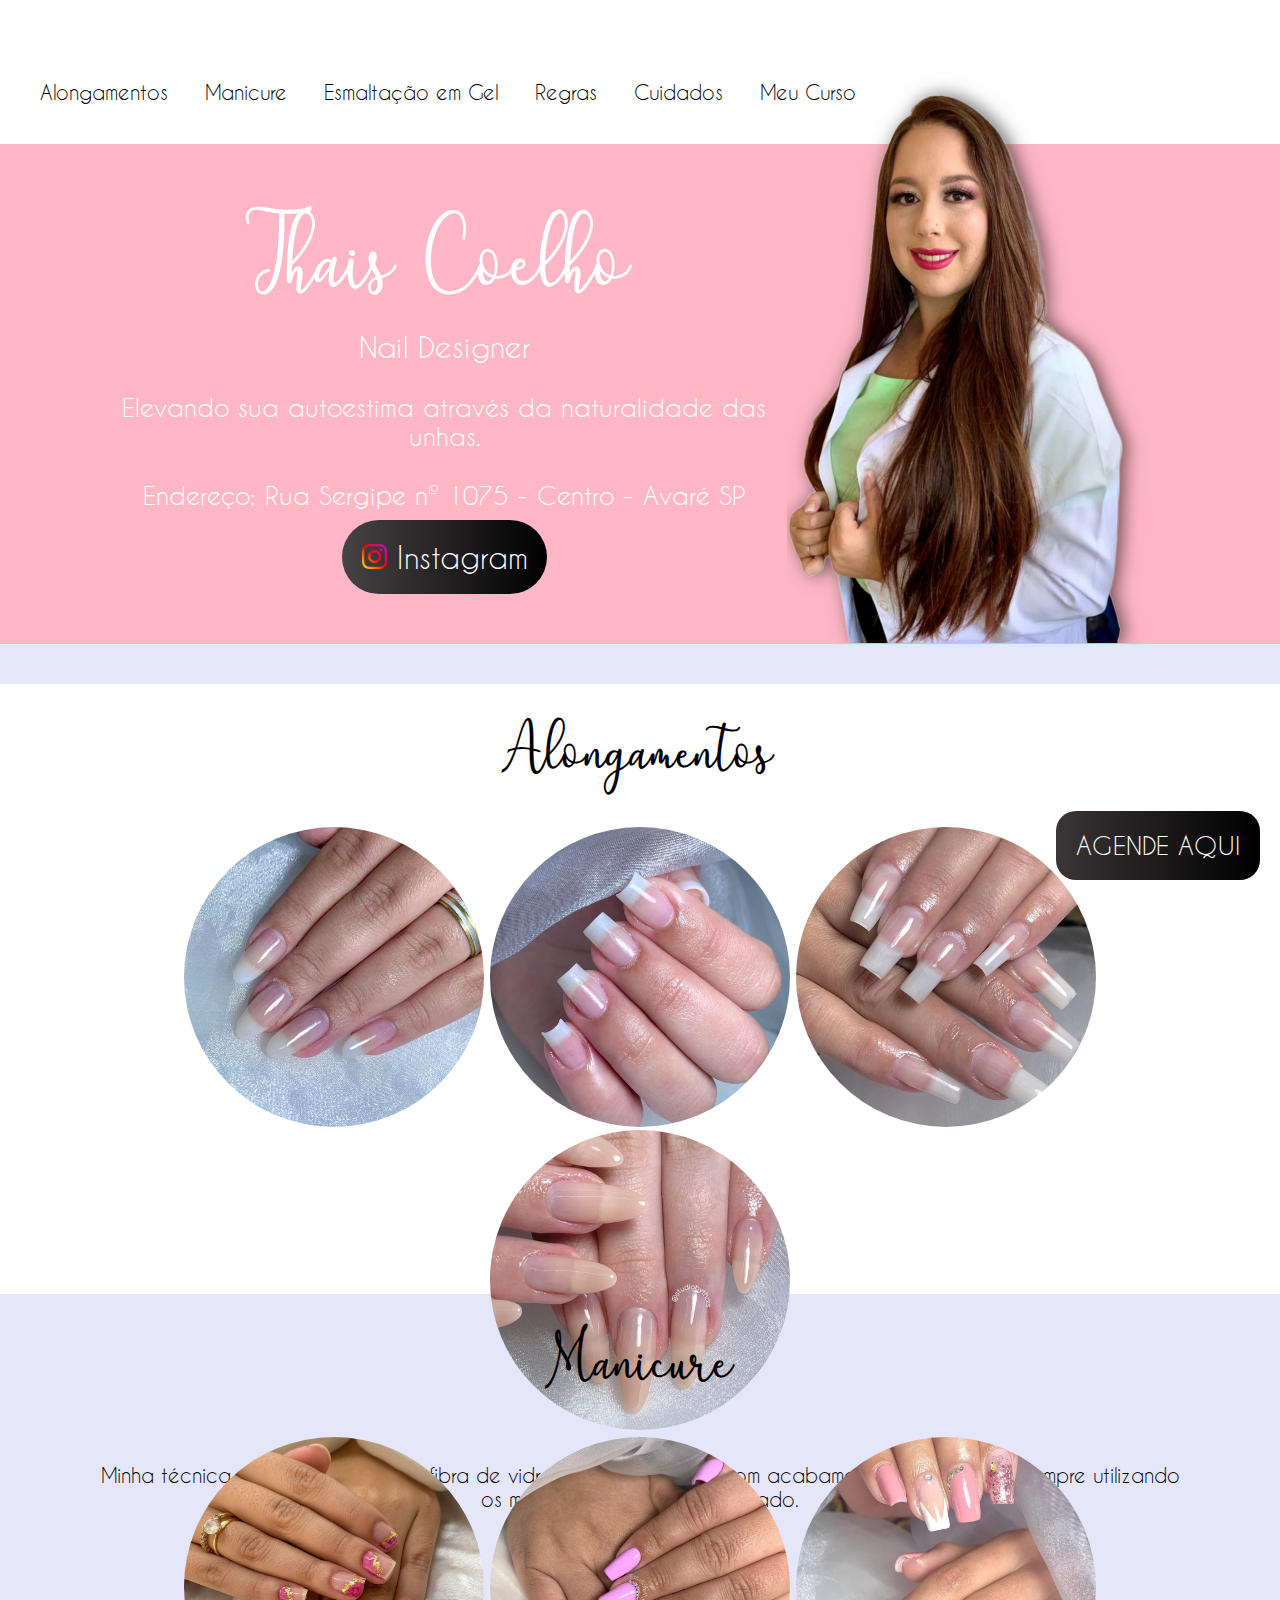
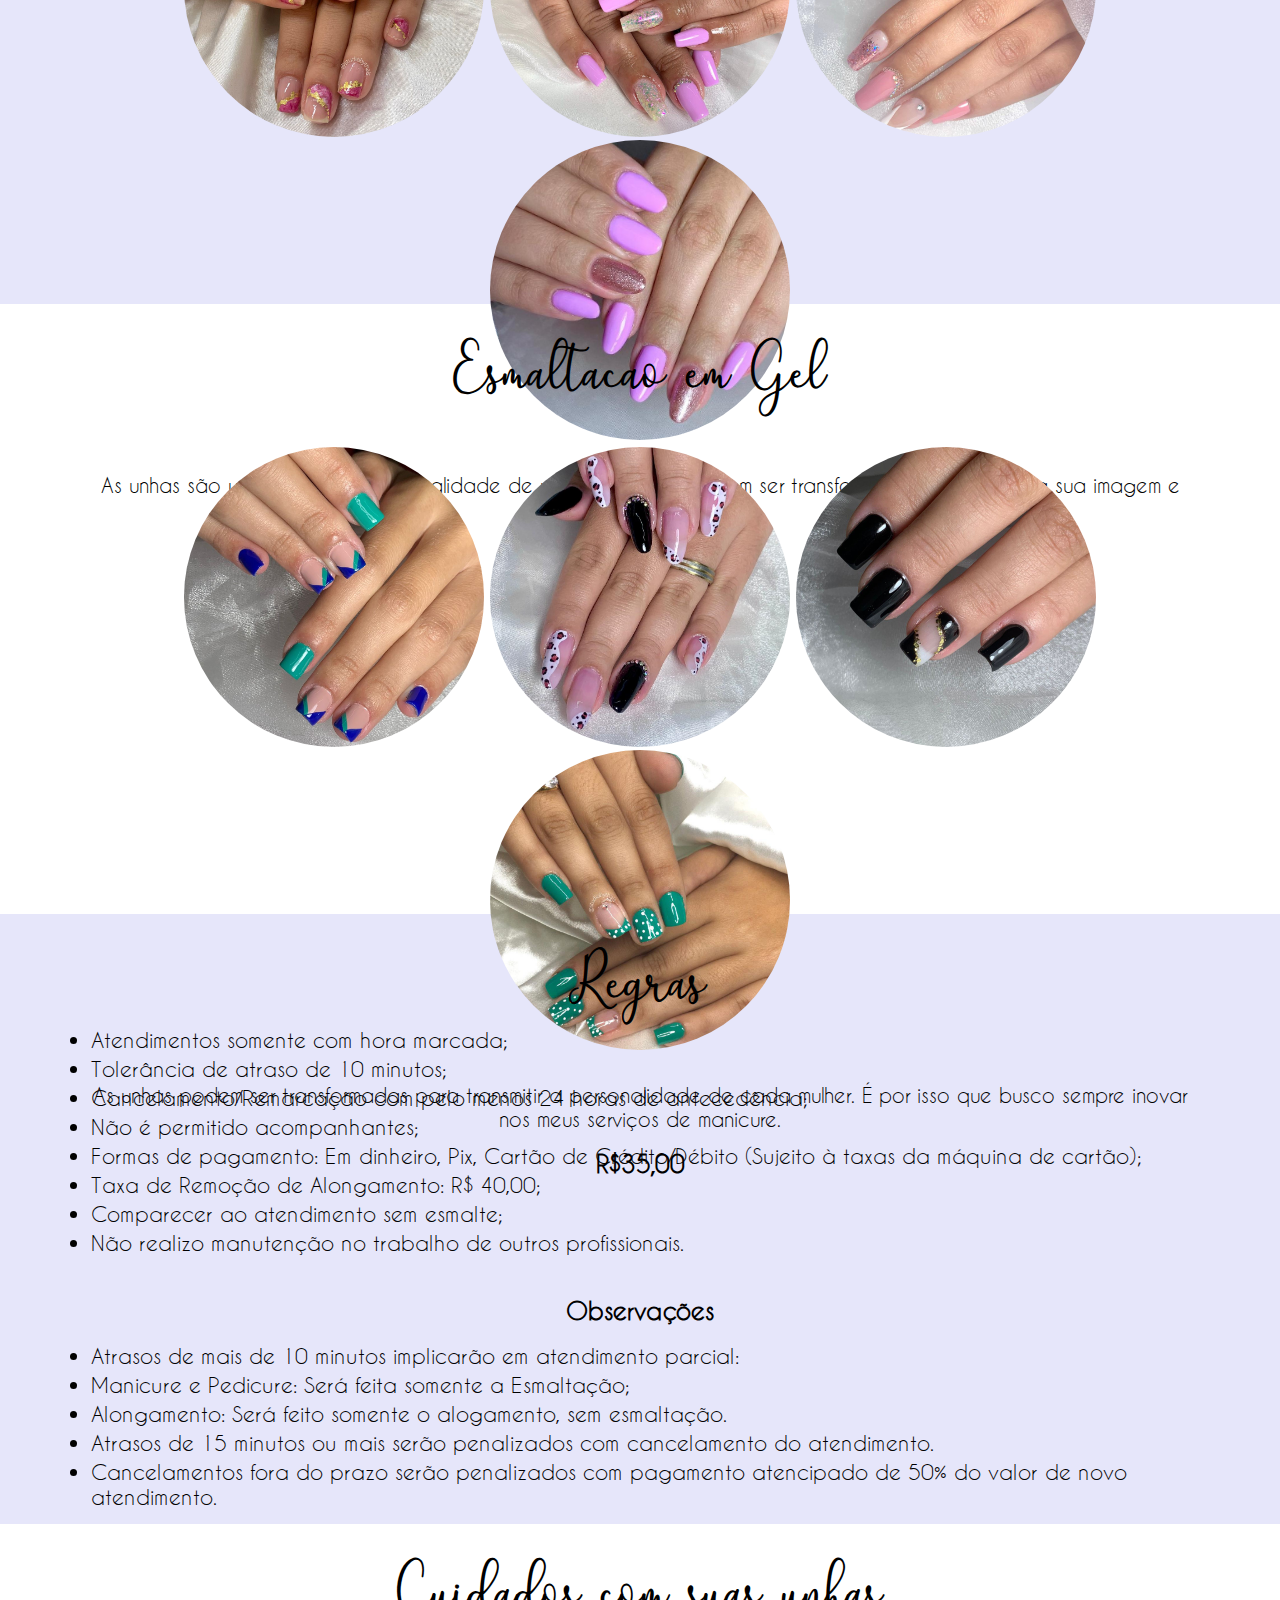
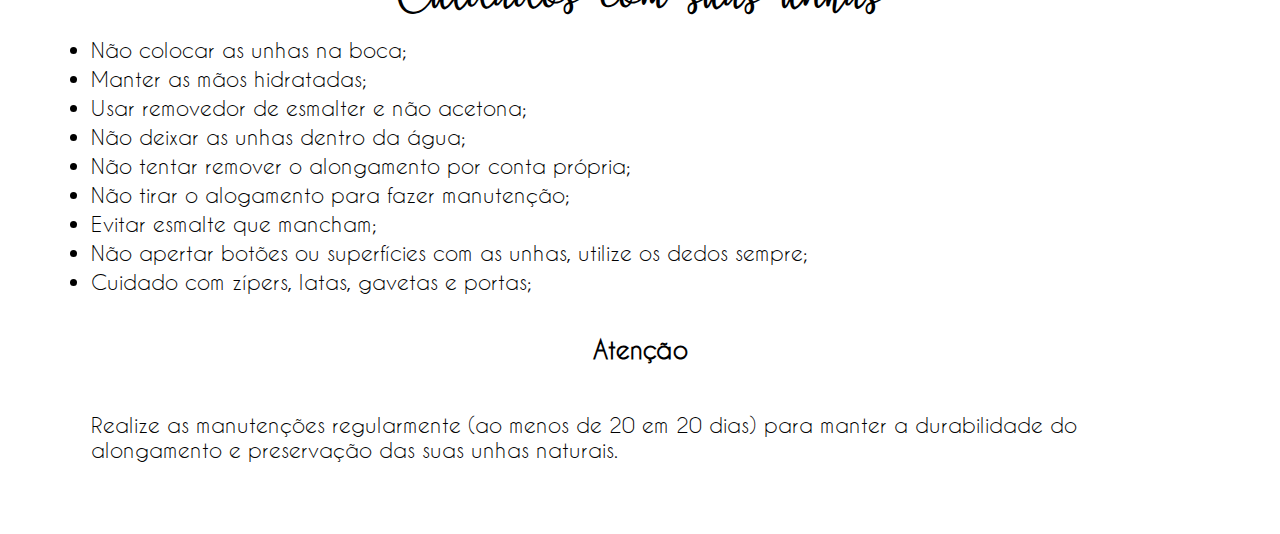
==== commit a8409bb8: "Criando a página alogamentos" ====
--- a/thais/index.html
+++ b/thais/index.html
@@ -39,12 +39,12 @@
             <h2>Thais Coelho</h2>
             <h3 class="mb">Nail Designer</h3>
             <p class="mb">Elevando sua autoestima através da naturalidade das unhas.</p>
+            <p class="mb">Endereço: Rua Sergipe nº 1075 - Centro - Avaré SP</p>
             <a class="insta" href="https://www.instagram.com/studiobythais/" target="_blank">
                 <img class="insta-img" src="./images/insta.png" alt="instagram" target="_blank">
                 Instagram
             </a>
-            <a class="icons agende" href="https://api.whatsapp.com/message/CAN7DXVYMZAAF1?autoload=1&app_absent=0"
-                target="_blank">
+            <a class="agende" href="https://api.whatsapp.com/message/CAN7DXVYMZAAF1?autoload=1&app_absent=0" target="blank">
                 AGENDE AQUI
             </a>
         </div>
--- a/thais/css/style.css
+++ b/thais/css/style.css
@@ -80,7 +80,7 @@
 
 .content {
     margin-left: 120px;
-    padding-top: 80px;
+    padding-top: 60px;
     width: 60%;
     text-align: center;
     color: white;
@@ -99,8 +99,10 @@
 }
 
 .content p{
-    margin-bottom: 50px;
-}
+    margin-bottom: 30px;
+}
+
+
 
 .mb{
     margin-bottom: 30px;
@@ -115,7 +117,7 @@
     background: linear-gradient(to right, #484345, black);  
     padding: 20px;
     border-radius: 50px;
-    font-size: 30px;
+    font-size: 30px; 
 }
 
 .insta img{
@@ -148,7 +150,6 @@
 
 .alongamentos a{
     text-decoration: none;
-    color:black;
 }
 
 .section-container{
